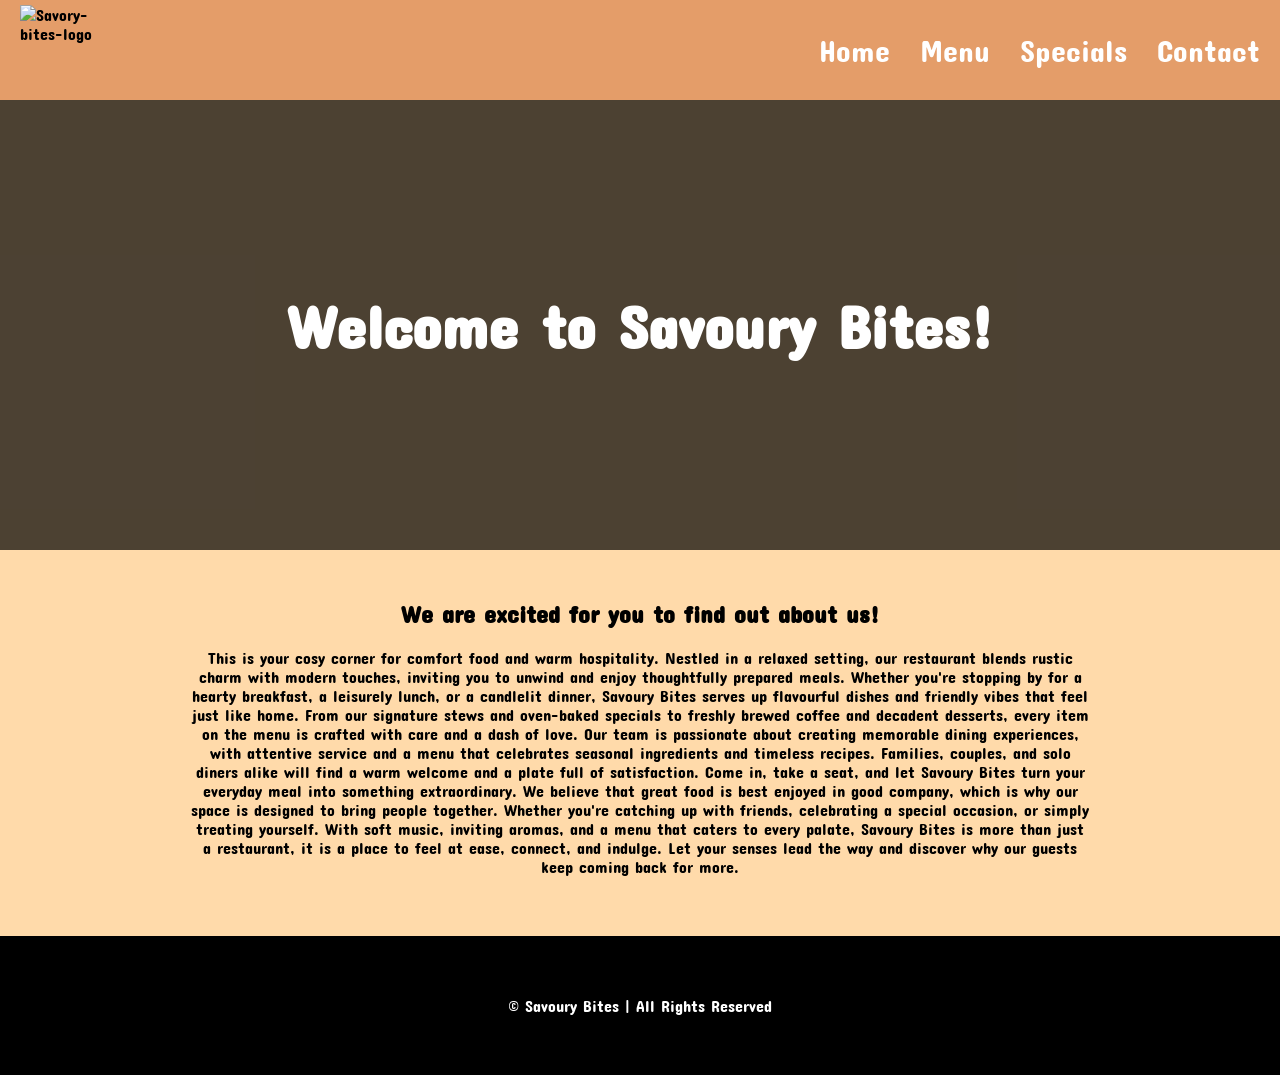
==== index.html @ 1320481e "Refactored code on removing redundant code and cleaning out some code" ====
<!DOCTYPE html>
<html lang="en">
<head>
    <meta charset="UTF-8">
    <meta name="viewport" content="width=device-width, initial-scale=1.0">
    <title>Savoury Bites</title>
    <link rel="preconnect" href="https://fonts.googleapis.com">
    <link rel="preconnect" href="https://fonts.gstatic.com" crossorigin>
    <link href="https://fonts.googleapis.com/css2?family=Anton&family=Arimo:ital,wght@0,400..700;1,400..700&family=Bebas+Neue&family=Bungee&family=Concert+One&family=Oswald:wght@200..700&family=Shadows+Into+Light&display=swap" rel="stylesheet">
    <link rel="stylesheet" href="css/style.css">
    <script src="javascript/index_script.js"></script>
</head>
<body>
    <header>
        <nav>
            <img src="images/Savoury bites logo.png" alt="Savory-bites-logo">
            <div class="nav-links">
                <a href="index.html" target="_self">Home</a>
                <a href="Menu.html" target="_self">Menu</a>
                <a href="Specials.html" target="_self">Specials</a>
                <a href="Contact.html" target="_self">Contact</a>
            </div>
        </nav>
    </header>

    <main>
        <section class="hero">
            <div class="hero-background-container">
                <div class="hero-content">
                    <h1>Welcome to Savoury Bites!</h1>
                </div>
            </div>
        </section>

        <div class="intro-info">
            <h2>We are excited for you to find out about us!</h2>
            <p>
                This is your cosy corner for comfort food and warm hospitality.
                Nestled in a relaxed setting, our restaurant blends rustic charm
                with modern touches, inviting you to unwind and enjoy thoughtfully
                prepared meals. Whether you're stopping by for a hearty breakfast,
                a leisurely lunch, or a candlelit dinner, Savoury Bites serves up
                flavourful dishes and friendly vibes that feel just like home.
                From our signature stews and oven-baked specials to freshly brewed
                coffee and decadent desserts, every item on the menu is crafted with
                care and a dash of love. Our team is passionate about creating memorable
                dining experiences, with attentive service and a menu that celebrates
                seasonal ingredients and timeless recipes. Families, couples, and solo
                diners alike will find a warm welcome and a plate full of satisfaction.
                Come in, take a seat, and let Savoury Bites turn your everyday meal into
                something extraordinary. We believe that great food is best enjoyed in 
                good company, which is why our space is designed to bring people together.
                Whether you're catching up with friends, celebrating a special occasion,
                or simply treating yourself. With soft music, inviting aromas, and a menu
                that caters to every palate, Savoury Bites is more than just a restaurant,
                it is a place to feel at ease, connect, and indulge. Let your senses lead
                the way and discover why our guests keep coming back for more.
            </p>
        </div>
    </main>

    <footer>
        &copy; Savoury Bites | All Rights Reserved
    </footer>
</body>
</html>
---- css/style.css ----
/* =========================================================
   SAVOURY BITES — STYLE.CSS
   =========================================================
   TABLE OF CONTENTS
   1. Global / Base Styles ......... (all pages)
   2. Navigation Bar ............... (all pages)
   3. Footer ....................... (all pages)
   4. Home Page .................... (index.html)
   5. Menu Page .................... (Menu.html)
   6. Specials Page ................ (Specials.html)
   7. Contact Page ................. (Contact.html)
   8. Responsive Design
      8.1 Tablet & smaller (max-width: 900px)
      8.2 Mobile (max-width: 500px)
   ========================================================= */


/* =========================================================
   1. GLOBAL / BASE STYLES  (all pages)
   ========================================================= */
body {
    font-family: "Concert One", sans-serif;
    margin: 0;
    background-color: rgb(255, 218, 170);
}


/* =========================================================
   2. NAVIGATION BAR  (all pages)
   ========================================================= */
nav {
    background-color: rgb(228, 157, 105);
    height: 100px;
    display: flex;
    justify-content: space-between;
    align-items: center;
    padding: 0 20px;
}

nav img {
    width: 90px;
    height: 90px;
}

.nav-links {
    display: flex;
    align-items: center;
    gap: 30px;
}

.nav-links a {
    color: white;
    font-size: 30px;
    text-decoration: none;
    cursor: pointer;
    transition: 0.3s;
}

.nav-links a:hover {
    color: black;
}


/* =========================================================
   3. FOOTER  (all pages)
   ========================================================= */
footer {
    background-color: black;
    color: white;
    display: flex;
    justify-content: center;
    padding: 60px;
    width: 100%;
    box-sizing: border-box;
}


/* =========================================================
   4. HOME PAGE  (index.html)
   ========================================================= */

/* --- Hero banner --- */
.hero-background-container {
    background-image: url("../images/StockCake-Cozy_Cafe_Scene_1760616620.jpg");
    height: 50vh;
    background-position: center;
    background-repeat: no-repeat;
    background-size: cover;
    display: flex;
    justify-content: center;
    align-items: center;
    position: relative;
    color: white;
}

/* Dark overlay so the white heading stays readable */
.hero-background-container::after {
    content: "";
    position: absolute;
    top: 0;
    left: 0;
    width: 100%;
    height: 100%;
    z-index: 0;
    background-color: rgba(0, 0, 0, 0.7);
}

.hero-content {
    position: relative;
    z-index: 1;
    text-align: center;
}

.hero-content h1 {
    font-size: 60px;
    margin: 0 20px;
}

/* --- Intro text block --- */
.intro-info {
    text-align: center;
    padding: 30px 20px 60px 20px;
}

.intro-info p {
    margin: 0 auto;
    max-width: 900px; /* prevents overflow on mobile */
}


/* =========================================================
   5. MENU PAGE  (Menu.html)
   ========================================================= */

/* --- Section headings / intro text --- */
.menu-info {
    text-align: center;
    padding: 30px 20px 60px 20px;
}

.menu-info p {
    margin: 0 auto;
    max-width: 900px;
}

/* --- Dish rows (main dishes + desserts) --- */
.main-dishes,
.dessert-dishes {
    display: flex;
    justify-content: center;
    gap: 50px;
    flex-wrap: wrap; /* allows stacking on small screens */
    margin: 0 auto 20px auto;
}

/* --- Individual dish cards --- */
.main-dish-option,
.dessert-dish-option {
    border: 2px solid black;
    border-radius: 10px;
    text-align: center;
    width: 550px;
    height: 600px;
    flex-shrink: 0; /* keeps size fixed on desktop */
}

.main-dish-option img,
.dessert-dish-option img {
    width: 400px;
    height: 400px;
    border-radius: 10px;
}


/* =========================================================
   6. SPECIALS PAGE  (Specials.html)
   ========================================================= */

/* --- Section headings / intro text --- */
.specials-info {
    text-align: center;
    padding: 30px 20px 60px 20px;
}

.specials-info p {
    margin: 0 auto;
    max-width: 900px;
}

/* --- Special dish rows --- */
.special-dishes,
.special-limited-dish {
    display: flex;
    justify-content: center;
    gap: 50px;
    flex-wrap: wrap; /* allows cards to move to next line */
    margin: 0 auto 20px auto;
}

/* --- Dish cards --- */
.special-dish-option,
.limited-dish-option {
    border: 2px solid black;
    border-radius: 10px;
    text-align: center;
    flex-shrink: 0; /* keeps size fixed unless mobile */
}

/* Normal discounted specials */
.special-dish-option {
    width: 550px;
    height: 700px;
}

.special-dish-option img {
    width: 400px;
    height: 400px;
    border-radius: 10px;
}

/* Large "Limited Time Special" card */
.limited-dish-option {
    width: 650px;
    height: 700px;
}

.limited-dish-option img {
    width: 500px;
    height: 500px;
    border-radius: 10px;
}


/* =========================================================
   7. CONTACT PAGE  (Contact.html)
   ========================================================= */

/* Page heading (only Contact has an <h1> as a direct child of <main>) */
main > h1 {
    text-align: center;
    padding: 30px 20px 10px 20px;
}

/* --- Reservation form --- */
#reservationForm {
    max-width: 600px;
    margin: 0 auto 40px auto;
    padding: 0 20px;
}

#reservationForm fieldset {
    border: 2px solid black;
    border-radius: 10px;
    padding: 40px 25px 40px 25px;
    background-color: antiquewhite;
}

#reservationForm label {
    display: block;
    margin-bottom: 5px;
    font-size: 18px;
}

#reservationForm input {
    width: 100%;
    box-sizing: border-box;
    padding: 10px;
    border: 2px solid black;
    border-radius: 5px;
    font-family: inherit;
    font-size: 16px;
}

#reservationForm input[type="submit"] {
    width: auto;
    margin-top: 50px;
    padding: 20px 130px;
    background-color: rgb(228, 157, 105);
    color: white;
    cursor: pointer;
    transition: 0.3s;
}

.submit-btn {
    display: flex;
    justify-content: center;
    align-items: center;
}

#reservationForm input[type="submit"]:hover {
    background-color: black;
}

/* --- Message shown by contact_script.js after submitting --- */
#confirmationMessage {
    display: flex;
    font-size: 20px;
    margin-bottom: 30px;
    color: green;
    justify-content: center;
    align-items: center;
}

/* --- Contact details (address / email / phone) --- */
.contact-details {
    display: flex;
    flex-wrap: wrap;
    justify-content: center;
    gap: 30px;
    padding: 0 20px 60px 20px;
    text-align: center;
}


/* =========================================================
   8. RESPONSIVE DESIGN
   ========================================================= */

/* ---------------------------------------------------------
   8.1 Tablet & smaller  (max-width: 900px)
   --------------------------------------------------------- */
@media (max-width: 900px) {

    /* Navigation (all pages) */
    .nav-links {
        gap: 15px;
    }

    .nav-links a {
        font-size: 20px;
        padding-top: 20px;
    }

    /* Home page */
    .hero-content h1 {
        font-size: 40px;
    }

    .intro-info p {
        max-width: 90%;
    }

    /* Menu page */
    .main-dishes,
    .dessert-dishes {
        gap: 20px; /* smaller gaps for mobile */
    }

    .main-dish-option,
    .dessert-dish-option {
        width: 90%;   /* almost full width */
        height: auto; /* adjusts height automatically */
    }

    .main-dish-option img,
    .dessert-dish-option img {
        width: 100%;  /* image fills card width */
        height: auto; /* keeps aspect ratio */
    }

    /* Specials page */
    .special-dishes,
    .special-limited-dish {
        gap: 20px;
    }

    .special-dish-option,
    .limited-dish-option {
        width: 90%;   /* almost full width of the screen */
        height: auto; /* height adjusts automatically */
    }

    .special-dish-option img,
    .limited-dish-option img {
        width: 100%;  /* image fills card width */
        height: auto; /* keeps aspect ratio */
    }
}

/* ---------------------------------------------------------
   8.2 Mobile  (max-width: 500px)
   --------------------------------------------------------- */
@media (max-width: 500px) {

    /* Navigation (all pages) */
    .nav-links {
        flex-direction: column;
        gap: 10px;
        align-items: center;
    }

    .nav-links a {
        font-size: 18px;
        padding-top: 10px;
    }

    /* Home page */
    .hero-content h1 {
        font-size: 30px;
    }

    .intro-info p {
        padding: 0 10px;
    }

    /* Menu page */
    .menu-info p {
        padding: 0 10px;
    }

    /* Specials page */
    .specials-info p {
        padding: 0 10px;
    }

    /* Contact page */
    #reservationForm fieldset {
        padding: 15px;
    }
}
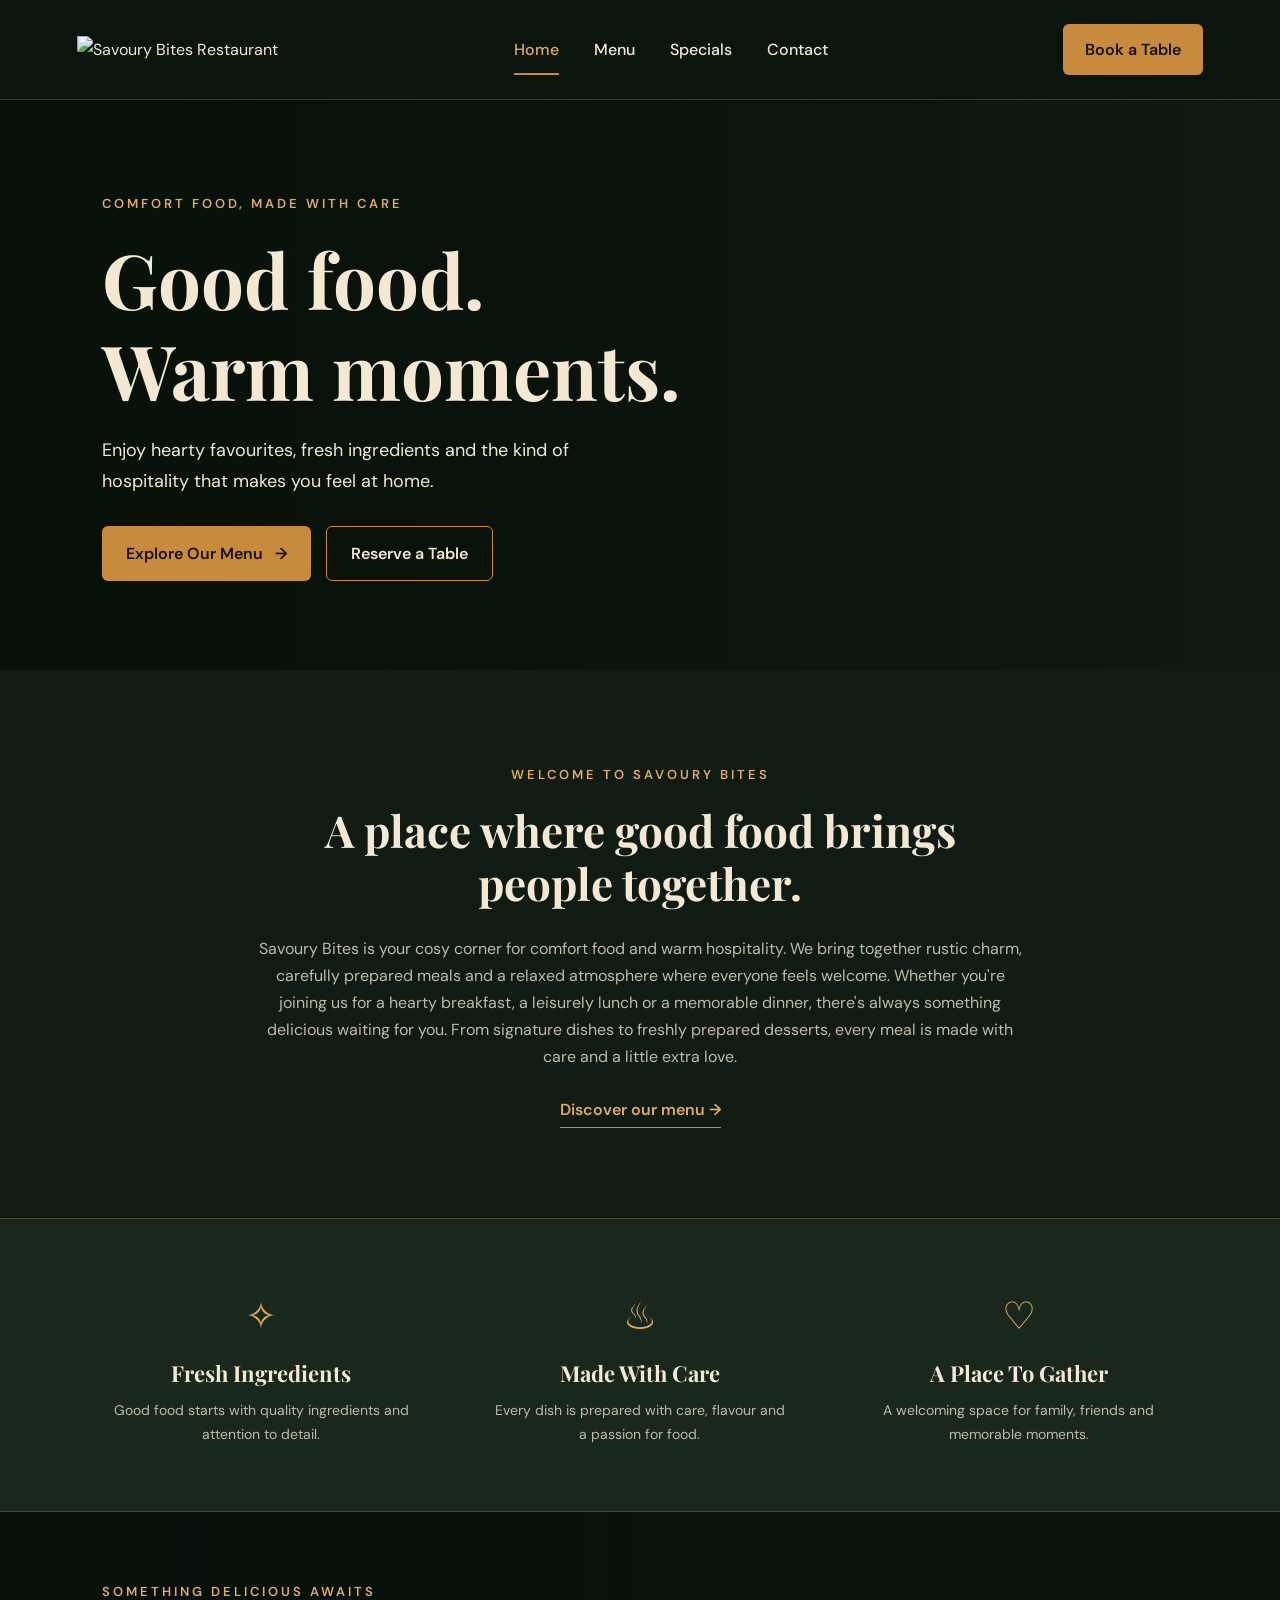
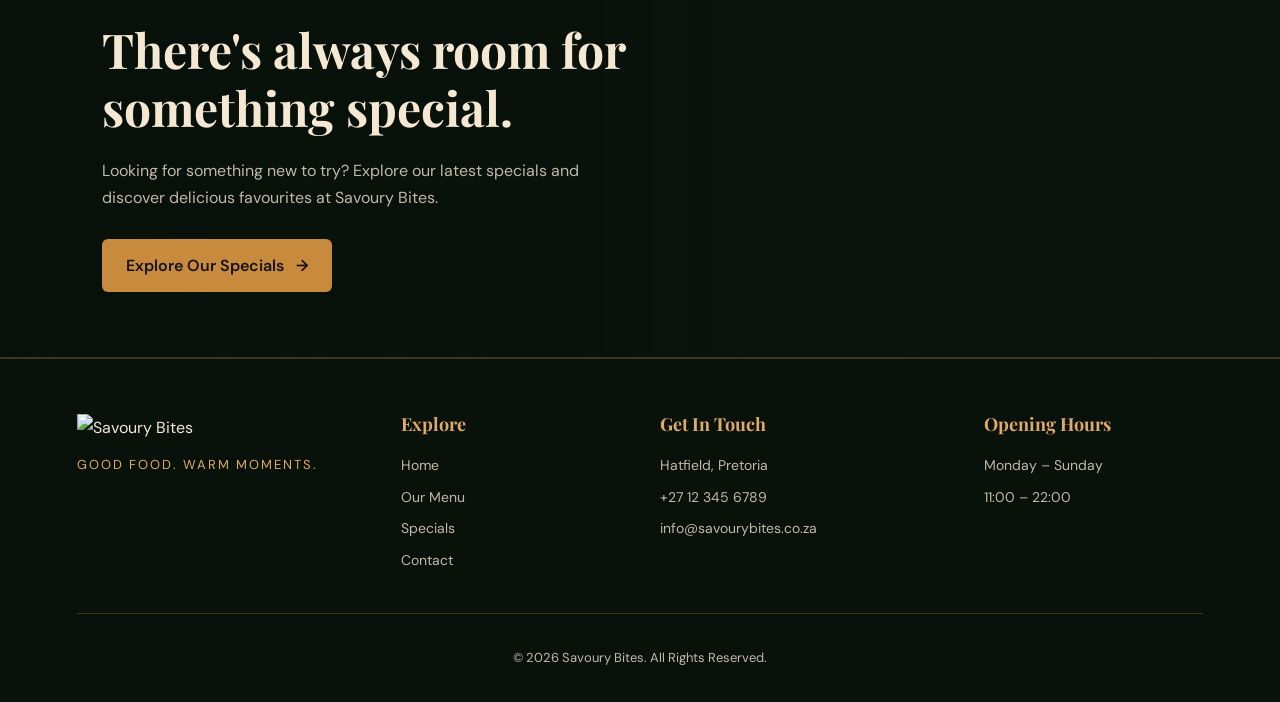
==== commit 4d090205: "Redesign of home page and fixing up some CSS factoring" ====
--- a/index.html
+++ b/index.html
@@ -1,66 +1,175 @@
+
 <!DOCTYPE html>
 <html lang="en">
 <head>
     <meta charset="UTF-8">
     <meta name="viewport" content="width=device-width, initial-scale=1.0">
-    <title>Savoury Bites</title>
+
+    <title>Savoury Bites | Good Food, Warm Moments</title>
+
     <link rel="preconnect" href="https://fonts.googleapis.com">
     <link rel="preconnect" href="https://fonts.gstatic.com" crossorigin>
-    <link href="https://fonts.googleapis.com/css2?family=Anton&family=Arimo:ital,wght@0,400..700;1,400..700&family=Bebas+Neue&family=Bungee&family=Concert+One&family=Oswald:wght@200..700&family=Shadows+Into+Light&display=swap" rel="stylesheet">
+    <link href="https://fonts.googleapis.com/css2?family=DM+Sans:wght@400;500;600;700&family=Playfair+Display:wght@500;600;700&display=swap" rel="stylesheet">
+
     <link rel="stylesheet" href="css/style.css">
-    <script src="javascript/index_script.js"></script>
+    <script src="javascript/index_script.js" defer></script>
 </head>
+
 <body>
+
     <header>
         <nav>
-            <img src="images/Savoury bites logo.png" alt="Savory-bites-logo">
+            <a href="index.html" class="logo">
+                <img src="images/Savoury bites logo.png" alt="Savoury Bites Restaurant">
+            </a>
+
             <div class="nav-links">
-                <a href="index.html" target="_self">Home</a>
-                <a href="Menu.html" target="_self">Menu</a>
-                <a href="Specials.html" target="_self">Specials</a>
-                <a href="Contact.html" target="_self">Contact</a>
+                <a href="index.html" class="active">Home</a>
+                <a href="Menu.html">Menu</a>
+                <a href="Specials.html">Specials</a>
+                <a href="Contact.html">Contact</a>
             </div>
+
+            <a href="Contact.html" class="nav-button">Book a Table</a>
         </nav>
     </header>
 
     <main>
+
         <section class="hero">
             <div class="hero-background-container">
                 <div class="hero-content">
-                    <h1>Welcome to Savoury Bites!</h1>
+
+                    <span class="hero-subtitle">COMFORT FOOD, MADE WITH CARE</span>
+
+                    <h1>Good food.<br>Warm moments.</h1>
+
+                    <p>
+                        Enjoy hearty favourites, fresh ingredients and
+                        the kind of hospitality that makes you feel at home.
+                    </p>
+
+                    <div class="hero-buttons">
+                        <a href="Menu.html" class="primary-button">
+                            Explore Our Menu <span>→</span>
+                        </a>
+
+                        <a href="Contact.html" class="secondary-button">
+                            Reserve a Table
+                        </a>
+                    </div>
+
                 </div>
             </div>
         </section>
 
-        <div class="intro-info">
-            <h2>We are excited for you to find out about us!</h2>
+        <section class="intro-info">
+
+            <span class="section-label">WELCOME TO SAVOURY BITES</span>
+
+            <h2>A place where good food brings people together.</h2>
+
             <p>
-                This is your cosy corner for comfort food and warm hospitality.
-                Nestled in a relaxed setting, our restaurant blends rustic charm
-                with modern touches, inviting you to unwind and enjoy thoughtfully
-                prepared meals. Whether you're stopping by for a hearty breakfast,
-                a leisurely lunch, or a candlelit dinner, Savoury Bites serves up
-                flavourful dishes and friendly vibes that feel just like home.
-                From our signature stews and oven-baked specials to freshly brewed
-                coffee and decadent desserts, every item on the menu is crafted with
-                care and a dash of love. Our team is passionate about creating memorable
-                dining experiences, with attentive service and a menu that celebrates
-                seasonal ingredients and timeless recipes. Families, couples, and solo
-                diners alike will find a warm welcome and a plate full of satisfaction.
-                Come in, take a seat, and let Savoury Bites turn your everyday meal into
-                something extraordinary. We believe that great food is best enjoyed in 
-                good company, which is why our space is designed to bring people together.
-                Whether you're catching up with friends, celebrating a special occasion,
-                or simply treating yourself. With soft music, inviting aromas, and a menu
-                that caters to every palate, Savoury Bites is more than just a restaurant,
-                it is a place to feel at ease, connect, and indulge. Let your senses lead
-                the way and discover why our guests keep coming back for more.
+                Savoury Bites is your cosy corner for comfort food and
+                warm hospitality. We bring together rustic charm,
+                carefully prepared meals and a relaxed atmosphere
+                where everyone feels welcome.
+
+                Whether you're joining us for a hearty breakfast,
+                a leisurely lunch or a memorable dinner, there's
+                always something delicious waiting for you.
+
+                From signature dishes to freshly prepared desserts,
+                every meal is made with care and a little extra love.
             </p>
-        </div>
+
+            <a href="Menu.html" class="text-link">
+                Discover our menu →
+            </a>
+
+        </section>
+
+        <section class="features">
+
+            <div class="feature">
+                <span class="feature-icon">✧</span>
+                <h3>Fresh Ingredients</h3>
+                <p>Good food starts with quality ingredients and attention to detail.</p>
+            </div>
+
+            <div class="feature">
+                <span class="feature-icon">♨</span>
+                <h3>Made With Care</h3>
+                <p>Every dish is prepared with care, flavour and a passion for food.</p>
+            </div>
+
+            <div class="feature">
+                <span class="feature-icon">♡</span>
+                <h3>A Place To Gather</h3>
+                <p>A welcoming space for family, friends and memorable moments.</p>
+            </div>
+
+        </section>
+
+        <section class="home-special">
+
+            <div class="special-content">
+                <span class="section-label">SOMETHING DELICIOUS AWAITS</span>
+
+                <h2>There's always room for something special.</h2>
+
+                <p>
+                    Looking for something new to try?
+                    Explore our latest specials and discover
+                    delicious favourites at Savoury Bites.
+                </p>
+
+                <a href="Specials.html" class="primary-button">
+                    Explore Our Specials <span>→</span>
+                </a>
+            </div>
+
+        </section>
+
     </main>
 
     <footer>
-        &copy; Savoury Bites | All Rights Reserved
+
+        <div class="footer-content">
+
+            <div class="footer-brand">
+                <img src="images/Savoury bites logo.png" alt="Savoury Bites">
+                <p>Good food. Warm moments.</p>
+            </div>
+
+            <div class="footer-section">
+                <h3>Explore</h3>
+                <a href="index.html">Home</a>
+                <a href="Menu.html">Our Menu</a>
+                <a href="Specials.html">Specials</a>
+                <a href="Contact.html">Contact</a>
+            </div>
+
+            <div class="footer-section">
+                <h3>Get In Touch</h3>
+                <p>Hatfield, Pretoria</p>
+                <p>+27 12 345 6789</p>
+                <p>info@savourybites.co.za</p>
+            </div>
+
+            <div class="footer-section">
+                <h3>Opening Hours</h3>
+                <p>Monday – Sunday</p>
+                <p>11:00 – 22:00</p>
+            </div>
+
+        </div>
+
+        <div class="footer-bottom">
+            <p>&copy; 2026 Savoury Bites. All Rights Reserved.</p>
+        </div>
+
     </footer>
+
 </body>
-</html>+</html>
--- a/css/style.css
+++ b/css/style.css
@@ -1,420 +1,727 @@
-/* =========================================================
-   SAVOURY BITES — STYLE.CSS
-   =========================================================
-   TABLE OF CONTENTS
-   1. Global / Base Styles ......... (all pages)
-   2. Navigation Bar ............... (all pages)
-   3. Footer ....................... (all pages)
-   4. Home Page .................... (index.html)
-   5. Menu Page .................... (Menu.html)
-   6. Specials Page ................ (Specials.html)
-   7. Contact Page ................. (Contact.html)
-   8. Responsive Design
-      8.1 Tablet & smaller (max-width: 900px)
-      8.2 Mobile (max-width: 500px)
-   ========================================================= */
-
-
-/* =========================================================
-   1. GLOBAL / BASE STYLES  (all pages)
-   ========================================================= */
+
+:root {
+    --background: #101b13;
+    --background-light: #19271c;
+    --gold: #c88a3d;
+    --gold-light: #e0aa63;
+    --cream: #f4e8d3;
+    --text-muted: #c1b9a8;
+    --border: rgba(200, 138, 61, 0.3);
+}
+
+* {
+    box-sizing: border-box;
+}
+
+html {
+    scroll-behavior: smooth;
+}
+
 body {
-    font-family: "Concert One", sans-serif;
+    font-family: "DM Sans", sans-serif;
     margin: 0;
-    background-color: rgb(255, 218, 170);
-}
-
-
-/* =========================================================
-   2. NAVIGATION BAR  (all pages)
-   ========================================================= */
+    background-color: var(--background);
+    color: var(--cream);
+    line-height: 1.7;
+}
+
+h1, h2, h3 {
+    font-family: "Playfair Display", serif;
+    line-height: 1.2;
+}
+
+a {
+    text-decoration: none;
+    color: inherit;
+}
+
+/* Navigation */
+
+header {
+    position: relative;
+    z-index: 10;
+}
+
 nav {
-    background-color: rgb(228, 157, 105);
-    height: 100px;
+    background-color: #0b150e;
+    min-height: 100px;
     display: flex;
     justify-content: space-between;
     align-items: center;
-    padding: 0 20px;
-}
-
-nav img {
-    width: 90px;
-    height: 90px;
+    padding: 12px 6%;
+    border-bottom: 1px solid var(--border);
+}
+
+.logo img {
+    width: 110px;
+    height: 80px;
+    object-fit: contain;
 }
 
 .nav-links {
     display: flex;
     align-items: center;
-    gap: 30px;
+    gap: 35px;
 }
 
 .nav-links a {
-    color: white;
-    font-size: 30px;
-    text-decoration: none;
-    cursor: pointer;
+    color: var(--cream);
+    font-size: 16px;
+    font-weight: 500;
+    transition: color 0.3s;
+    position: relative;
+}
+
+.nav-links a:hover,
+.nav-links a.active {
+    color: var(--gold-light);
+}
+
+.nav-links a.active::after {
+    content: "";
+    position: absolute;
+    bottom: -12px;
+    left: 0;
+    width: 100%;
+    height: 2px;
+    background-color: var(--gold);
+}
+
+.nav-button {
+    background-color: var(--gold);
+    color: #17130e;
+    padding: 12px 22px;
+    border-radius: 6px;
+    font-weight: 600;
     transition: 0.3s;
 }
 
-.nav-links a:hover {
-    color: black;
-}
-
-
-/* =========================================================
-   3. FOOTER  (all pages)
-   ========================================================= */
+.nav-button:hover,
+.primary-button:hover {
+    background-color: var(--gold-light);
+    transform: translateY(-2px);
+}
+
+/* Buttons */
+
+.primary-button,
+.secondary-button {
+    display: inline-flex;
+    align-items: center;
+    justify-content: center;
+    gap: 12px;
+    padding: 13px 24px;
+    border-radius: 6px;
+    font-weight: 600;
+    transition: 0.3s;
+}
+
+.primary-button {
+    background-color: var(--gold);
+    color: #17130e;
+}
+
+.secondary-button {
+    border: 1px solid var(--gold);
+    color: var(--cream);
+}
+
+.secondary-button:hover {
+    background-color: var(--gold);
+    color: #17130e;
+}
+
+/* Footer */
+
 footer {
-    background-color: black;
-    color: white;
-    display: flex;
-    justify-content: center;
-    padding: 60px;
-    width: 100%;
-    box-sizing: border-box;
-}
-
-
-/* =========================================================
-   4. HOME PAGE  (index.html)
-   ========================================================= */
-
-/* --- Hero banner --- */
+    background-color: #09110b;
+    color: var(--cream);
+    padding: 55px 6% 20px;
+    border-top: 1px solid var(--border);
+}
+
+.footer-content {
+    display: grid;
+    grid-template-columns: 1.3fr 1fr 1.3fr 1fr;
+    gap: 40px;
+    max-width: 1250px;
+    margin: auto;
+    padding-bottom: 40px;
+}
+
+.footer-brand img {
+    width: 145px;
+    height: 100px;
+    object-fit: contain;
+}
+
+.footer-brand p {
+    color: var(--gold-light);
+    font-size: 13px;
+    letter-spacing: 2px;
+    text-transform: uppercase;
+}
+
+.footer-section {
+    display: flex;
+    flex-direction: column;
+    gap: 8px;
+}
+
+.footer-section h3 {
+    color: var(--gold-light);
+    font-size: 18px;
+    margin: 0 0 10px;
+}
+
+.footer-section a,
+.footer-section p {
+    color: var(--text-muted);
+    font-size: 14px;
+    margin: 0;
+    transition: 0.3s;
+}
+
+.footer-section a:hover {
+    color: var(--gold-light);
+}
+
+.footer-bottom {
+    border-top: 1px solid var(--border);
+    text-align: center;
+    padding-top: 20px;
+    color: var(--text-muted);
+    font-size: 13px;
+}
+
+/* Home page */
+
 .hero-background-container {
-    background-image: url("../images/StockCake-Cozy_Cafe_Scene_1760616620.jpg");
-    height: 50vh;
+    background-image:
+        linear-gradient(
+            90deg,
+            rgba(7, 16, 9, 0.94) 0%,
+            rgba(7, 16, 9, 0.78) 42%,
+            rgba(7, 16, 9, 0.12) 100%
+        ),
+        url("../images/StockCake-Cozy_Cafe_Scene_1760616620.jpg");
+
+    min-height: 570px;
     background-position: center;
     background-repeat: no-repeat;
     background-size: cover;
-    display: flex;
-    justify-content: center;
+
+    display: flex;
     align-items: center;
-    position: relative;
-    color: white;
-}
-
-/* Dark overlay so the white heading stays readable */
-.hero-background-container::after {
-    content: "";
-    position: absolute;
-    top: 0;
-    left: 0;
-    width: 100%;
-    height: 100%;
-    z-index: 0;
-    background-color: rgba(0, 0, 0, 0.7);
+    padding: 70px 8%;
 }
 
 .hero-content {
-    position: relative;
-    z-index: 1;
-    text-align: center;
+    max-width: 650px;
+}
+
+.hero-subtitle,
+.section-label {
+    display: inline-block;
+    color: var(--gold-light);
+    font-size: 13px;
+    font-weight: 600;
+    letter-spacing: 3px;
+    margin-bottom: 18px;
 }
 
 .hero-content h1 {
-    font-size: 60px;
-    margin: 0 20px;
-}
-
-/* --- Intro text block --- */
+    font-size: clamp(45px, 6vw, 76px);
+    color: var(--cream);
+    margin: 0 0 20px;
+}
+
+.hero-content p {
+    color: var(--cream);
+    font-size: 18px;
+    max-width: 480px;
+    margin-bottom: 30px;
+}
+
+.hero-buttons {
+    display: flex;
+    flex-wrap: wrap;
+    gap: 15px;
+}
+
+/* Introduction */
+
 .intro-info {
     text-align: center;
-    padding: 30px 20px 60px 20px;
+    padding: 90px 20px;
+    max-width: 950px;
+    margin: auto;
+}
+
+.intro-info h2 {
+    font-size: clamp(30px, 4vw, 44px);
+    margin: 0 auto 25px;
+    max-width: 750px;
+    color: var(--cream);
 }
 
 .intro-info p {
-    margin: 0 auto;
-    max-width: 900px; /* prevents overflow on mobile */
-}
-
-
-/* =========================================================
-   5. MENU PAGE  (Menu.html)
-   ========================================================= */
-
-/* --- Section headings / intro text --- */
-.menu-info {
+    color: var(--text-muted);
+    font-size: 16px;
+    max-width: 780px;
+    margin: 0 auto 25px;
+}
+
+.text-link {
+    display: inline-block;
+    color: var(--gold-light);
+    border-bottom: 1px solid var(--gold);
+    padding-bottom: 4px;
+    font-weight: 600;
+    transition: 0.3s;
+}
+
+.text-link:hover {
+    color: var(--cream);
+}
+
+/* Features */
+
+.features {
+    display: grid;
+    grid-template-columns: repeat(3, 1fr);
+    background-color: var(--background-light);
+    border-top: 1px solid var(--border);
+    border-bottom: 1px solid var(--border);
+    padding: 50px 7%;
+    gap: 35px;
+}
+
+.feature {
     text-align: center;
-    padding: 30px 20px 60px 20px;
-}
-
-.menu-info p {
-    margin: 0 auto;
-    max-width: 900px;
-}
-
-/* --- Dish rows (main dishes + desserts) --- */
+    padding: 15px;
+}
+
+.feature-icon {
+    display: block;
+    color: var(--gold-light);
+    font-size: 38px;
+    margin-bottom: 12px;
+}
+
+.feature h3 {
+    font-size: 22px;
+    margin: 0 0 12px;
+}
+
+.feature p {
+    color: var(--text-muted);
+    font-size: 14px;
+    max-width: 300px;
+    margin: auto;
+}
+
+/* Home specials banner */
+
+.home-special {
+    min-height: 390px;
+    background-image:
+        linear-gradient(
+            90deg,
+            rgba(7, 16, 9, 0.95),
+            rgba(7, 16, 9, 0.72)
+        ),
+        url("../images/StockCake-Cozy_Cafe_Scene_1760616620.jpg");
+    background-size: cover;
+    background-position: center;
+    display: flex;
+    align-items: center;
+    padding: 65px 8%;
+    border-bottom: 1px solid var(--border);
+}
+
+.special-content {
+    max-width: 650px;
+}
+
+.special-content h2 {
+    font-size: clamp(32px, 4vw, 48px);
+    margin: 0 0 20px;
+}
+
+.special-content p {
+    color: var(--text-muted);
+    max-width: 520px;
+    margin-bottom: 28px;
+}
+
+/* Menu page */
+
+.menu-info,
+.specials-info {
+    text-align: center;
+    padding: 65px 20px 40px;
+}
+
+.menu-info h1,
+.specials-info h1,
+main > h1 {
+    font-size: clamp(32px, 4vw, 46px);
+    color: var(--cream);
+}
+
+.menu-info p,
+.specials-info p {
+    max-width: 800px;
+    margin: auto;
+    color: var(--text-muted);
+}
+
 .main-dishes,
-.dessert-dishes {
+.dessert-dishes,
+.special-dishes,
+.special-limited-dish {
     display: flex;
     justify-content: center;
-    gap: 50px;
-    flex-wrap: wrap; /* allows stacking on small screens */
-    margin: 0 auto 20px auto;
-}
-
-/* --- Individual dish cards --- */
+    align-items: stretch;
+    gap: 30px;
+    flex-wrap: wrap;
+    margin: 0 auto 45px;
+    padding: 0 5%;
+}
+
+.main-dish-option,
+.dessert-dish-option,
+.special-dish-option,
+.limited-dish-option {
+    background-color: var(--background-light);
+    border: 1px solid var(--border);
+    border-radius: 10px;
+    text-align: center;
+    overflow: hidden;
+    transition: transform 0.3s, border-color 0.3s;
+    flex-shrink: 1;
+}
+
+.main-dish-option:hover,
+.dessert-dish-option:hover,
+.special-dish-option:hover,
+.limited-dish-option:hover {
+    transform: translateY(-5px);
+    border-color: var(--gold);
+}
+
 .main-dish-option,
 .dessert-dish-option {
-    border: 2px solid black;
-    border-radius: 10px;
-    text-align: center;
-    width: 550px;
-    height: 600px;
-    flex-shrink: 0; /* keeps size fixed on desktop */
+    width: 350px;
+    min-height: 440px;
 }
 
 .main-dish-option img,
 .dessert-dish-option img {
-    width: 400px;
-    height: 400px;
-    border-radius: 10px;
-}
-
-
-/* =========================================================
-   6. SPECIALS PAGE  (Specials.html)
-   ========================================================= */
-
-/* --- Section headings / intro text --- */
-.specials-info {
-    text-align: center;
-    padding: 30px 20px 60px 20px;
-}
-
-.specials-info p {
-    margin: 0 auto;
-    max-width: 900px;
-}
-
-/* --- Special dish rows --- */
-.special-dishes,
-.special-limited-dish {
-    display: flex;
-    justify-content: center;
-    gap: 50px;
-    flex-wrap: wrap; /* allows cards to move to next line */
-    margin: 0 auto 20px auto;
-}
-
-/* --- Dish cards --- */
-.special-dish-option,
+    width: 100%;
+    height: 250px;
+    object-fit: cover;
+    display: block;
+}
+
+.special-dish-option {
+    width: 350px;
+    min-height: 470px;
+}
+
+.special-dish-option img {
+    width: 100%;
+    height: 260px;
+    object-fit: cover;
+    display: block;
+}
+
 .limited-dish-option {
-    border: 2px solid black;
-    border-radius: 10px;
-    text-align: center;
-    flex-shrink: 0; /* keeps size fixed unless mobile */
-}
-
-/* Normal discounted specials */
-.special-dish-option {
-    width: 550px;
-    height: 700px;
-}
-
-.special-dish-option img {
-    width: 400px;
-    height: 400px;
-    border-radius: 10px;
-}
-
-/* Large "Limited Time Special" card */
-.limited-dish-option {
-    width: 650px;
-    height: 700px;
+    width: min(650px, 100%);
+    min-height: 500px;
 }
 
 .limited-dish-option img {
-    width: 500px;
-    height: 500px;
-    border-radius: 10px;
-}
-
-
-/* =========================================================
-   7. CONTACT PAGE  (Contact.html)
-   ========================================================= */
-
-/* Page heading (only Contact has an <h1> as a direct child of <main>) */
+    width: 100%;
+    height: 350px;
+    object-fit: cover;
+    display: block;
+}
+
+/* Dish card text */
+
+.main-dish-option h2,
+.dessert-dish-option h2,
+.special-dish-option h2,
+.limited-dish-option h2 {
+    color: var(--cream);
+    font-size: 22px;
+    margin: 18px 15px 8px;
+}
+
+.main-dish-option p,
+.dessert-dish-option p,
+.special-dish-option p,
+.limited-dish-option p {
+    color: var(--text-muted);
+    padding: 0 18px;
+}
+
+.main-dish-option h3,
+.dessert-dish-option h3,
+.special-dish-option h3,
+.limited-dish-option h3 {
+    color: var(--gold-light);
+    margin: 10px 0 20px;
+}
+
+/* Contact page */
+
 main > h1 {
     text-align: center;
-    padding: 30px 20px 10px 20px;
-}
-
-/* --- Reservation form --- */
+    padding: 40px 20px 10px;
+}
+
 #reservationForm {
     max-width: 600px;
-    margin: 0 auto 40px auto;
+    margin: 0 auto 55px;
     padding: 0 20px;
 }
 
 #reservationForm fieldset {
-    border: 2px solid black;
+    border: 1px solid var(--border);
     border-radius: 10px;
-    padding: 40px 25px 40px 25px;
-    background-color: antiquewhite;
+    padding: 35px 30px;
+    background-color: var(--background-light);
+}
+
+#reservationForm legend {
+    color: var(--gold-light);
+    font-family: "Playfair Display", serif;
+    font-size: 24px;
+    padding: 0 10px;
 }
 
 #reservationForm label {
     display: block;
-    margin-bottom: 5px;
-    font-size: 18px;
+    margin-bottom: 7px;
+    font-size: 15px;
+    color: var(--cream);
 }
 
 #reservationForm input {
     width: 100%;
     box-sizing: border-box;
-    padding: 10px;
-    border: 2px solid black;
+    padding: 12px;
+    margin-bottom: 20px;
+    border: 1px solid var(--border);
     border-radius: 5px;
+    background-color: #101b13;
+    color: var(--cream);
     font-family: inherit;
-    font-size: 16px;
+    font-size: 15px;
+}
+
+#reservationForm input:focus {
+    outline: 1px solid var(--gold);
+    border-color: var(--gold);
 }
 
 #reservationForm input[type="submit"] {
     width: auto;
-    margin-top: 50px;
-    padding: 20px 130px;
-    background-color: rgb(228, 157, 105);
-    color: white;
+    min-width: 180px;
+    margin-top: 15px;
+    margin-bottom: 0;
+    padding: 13px 25px;
+    background-color: var(--gold);
+    color: #17130e;
+    font-weight: 600;
     cursor: pointer;
     transition: 0.3s;
 }
 
+#reservationForm input[type="submit"]:hover {
+    background-color: var(--gold-light);
+}
+
 .submit-btn {
     display: flex;
     justify-content: center;
     align-items: center;
 }
 
-#reservationForm input[type="submit"]:hover {
-    background-color: black;
-}
-
-/* --- Message shown by contact_script.js after submitting --- */
 #confirmationMessage {
     display: flex;
-    font-size: 20px;
+    font-size: 16px;
     margin-bottom: 30px;
-    color: green;
+    color: #8fcf94;
     justify-content: center;
     align-items: center;
 }
 
-/* --- Contact details (address / email / phone) --- */
 .contact-details {
     display: flex;
     flex-wrap: wrap;
     justify-content: center;
-    gap: 30px;
-    padding: 0 20px 60px 20px;
+    gap: 40px;
+    padding: 20px 20px 70px;
     text-align: center;
-}
-
-
-/* =========================================================
-   8. RESPONSIVE DESIGN
-   ========================================================= */
-
-/* ---------------------------------------------------------
-   8.1 Tablet & smaller  (max-width: 900px)
-   --------------------------------------------------------- */
+    color: var(--text-muted);
+}
+
+/* Responsive design */
+
 @media (max-width: 900px) {
 
-    /* Navigation (all pages) */
+    nav {
+        padding: 12px 3%;
+    }
+
     .nav-links {
+        gap: 18px;
+    }
+
+    .nav-button {
+        padding: 10px 14px;
+        font-size: 14px;
+    }
+
+    .hero-background-container {
+        min-height: 500px;
+        padding: 60px 6%;
+    }
+
+    .features {
+        padding: 40px 3%;
         gap: 15px;
     }
 
+    .footer-content {
+        grid-template-columns: repeat(2, 1fr);
+    }
+}
+
+@media (max-width: 600px) {
+
+    nav {
+        flex-direction: column;
+        gap: 12px;
+        padding: 15px;
+    }
+
+    .logo img {
+        width: 100px;
+        height: 70px;
+    }
+
+    .nav-links {
+        width: 100%;
+        justify-content: center;
+        flex-wrap: wrap;
+        gap: 20px;
+    }
+
     .nav-links a {
-        font-size: 20px;
-        padding-top: 20px;
-    }
-
-    /* Home page */
+        font-size: 14px;
+    }
+
+    .nav-links a.active::after {
+        bottom: -5px;
+    }
+
+    .nav-button {
+        margin: 5px 0;
+    }
+
+    .hero-background-container {
+        min-height: 480px;
+        padding: 45px 7%;
+        background-position: 60% center;
+    }
+
     .hero-content h1 {
-        font-size: 40px;
+        font-size: 43px;
+    }
+
+    .hero-content p {
+        font-size: 15px;
+    }
+
+    .hero-buttons {
+        flex-direction: column;
+        align-items: flex-start;
+    }
+
+    .intro-info {
+        padding: 65px 25px;
+    }
+
+    .intro-info h2 {
+        font-size: 30px;
     }
 
     .intro-info p {
-        max-width: 90%;
-    }
-
-    /* Menu page */
+        font-size: 14px;
+    }
+
+    .features {
+        grid-template-columns: 1fr;
+        padding: 35px 20px;
+        gap: 25px;
+    }
+
+    .home-special {
+        min-height: 400px;
+        padding: 45px 7%;
+    }
+
+    .special-content h2 {
+        font-size: 32px;
+    }
+
+    .footer-content {
+        grid-template-columns: 1fr;
+        gap: 30px;
+        text-align: center;
+    }
+
+    .footer-brand img {
+        margin: auto;
+    }
+
+    .footer-section {
+        align-items: center;
+    }
+
     .main-dishes,
-    .dessert-dishes {
-        gap: 20px; /* smaller gaps for mobile */
-    }
-
-    .main-dish-option,
-    .dessert-dish-option {
-        width: 90%;   /* almost full width */
-        height: auto; /* adjusts height automatically */
-    }
-
-    .main-dish-option img,
-    .dessert-dish-option img {
-        width: 100%;  /* image fills card width */
-        height: auto; /* keeps aspect ratio */
-    }
-
-    /* Specials page */
+    .dessert-dishes,
     .special-dishes,
     .special-limited-dish {
+        padding: 0 15px;
         gap: 20px;
     }
 
+    .main-dish-option,
+    .dessert-dish-option,
     .special-dish-option,
     .limited-dish-option {
-        width: 90%;   /* almost full width of the screen */
-        height: auto; /* height adjusts automatically */
-    }
-
+        width: 100%;
+        min-height: auto;
+    }
+
+    .main-dish-option img,
+    .dessert-dish-option img,
     .special-dish-option img,
     .limited-dish-option img {
-        width: 100%;  /* image fills card width */
-        height: auto; /* keeps aspect ratio */
-    }
-}
-
-/* ---------------------------------------------------------
-   8.2 Mobile  (max-width: 500px)
-   --------------------------------------------------------- */
-@media (max-width: 500px) {
-
-    /* Navigation (all pages) */
-    .nav-links {
-        flex-direction: column;
-        gap: 10px;
-        align-items: center;
-    }
-
-    .nav-links a {
-        font-size: 18px;
-        padding-top: 10px;
-    }
-
-    /* Home page */
-    .hero-content h1 {
-        font-size: 30px;
-    }
-
-    .intro-info p {
-        padding: 0 10px;
-    }
-
-    /* Menu page */
-    .menu-info p {
-        padding: 0 10px;
-    }
-
-    /* Specials page */
-    .specials-info p {
-        padding: 0 10px;
-    }
-
-    /* Contact page */
+        height: 230px;
+    }
+
     #reservationForm fieldset {
-        padding: 15px;
-    }
-}+        padding: 25px 18px;
+    }
+
+    #reservationForm input[type="submit"] {
+        width: 100%;
+    }
+}
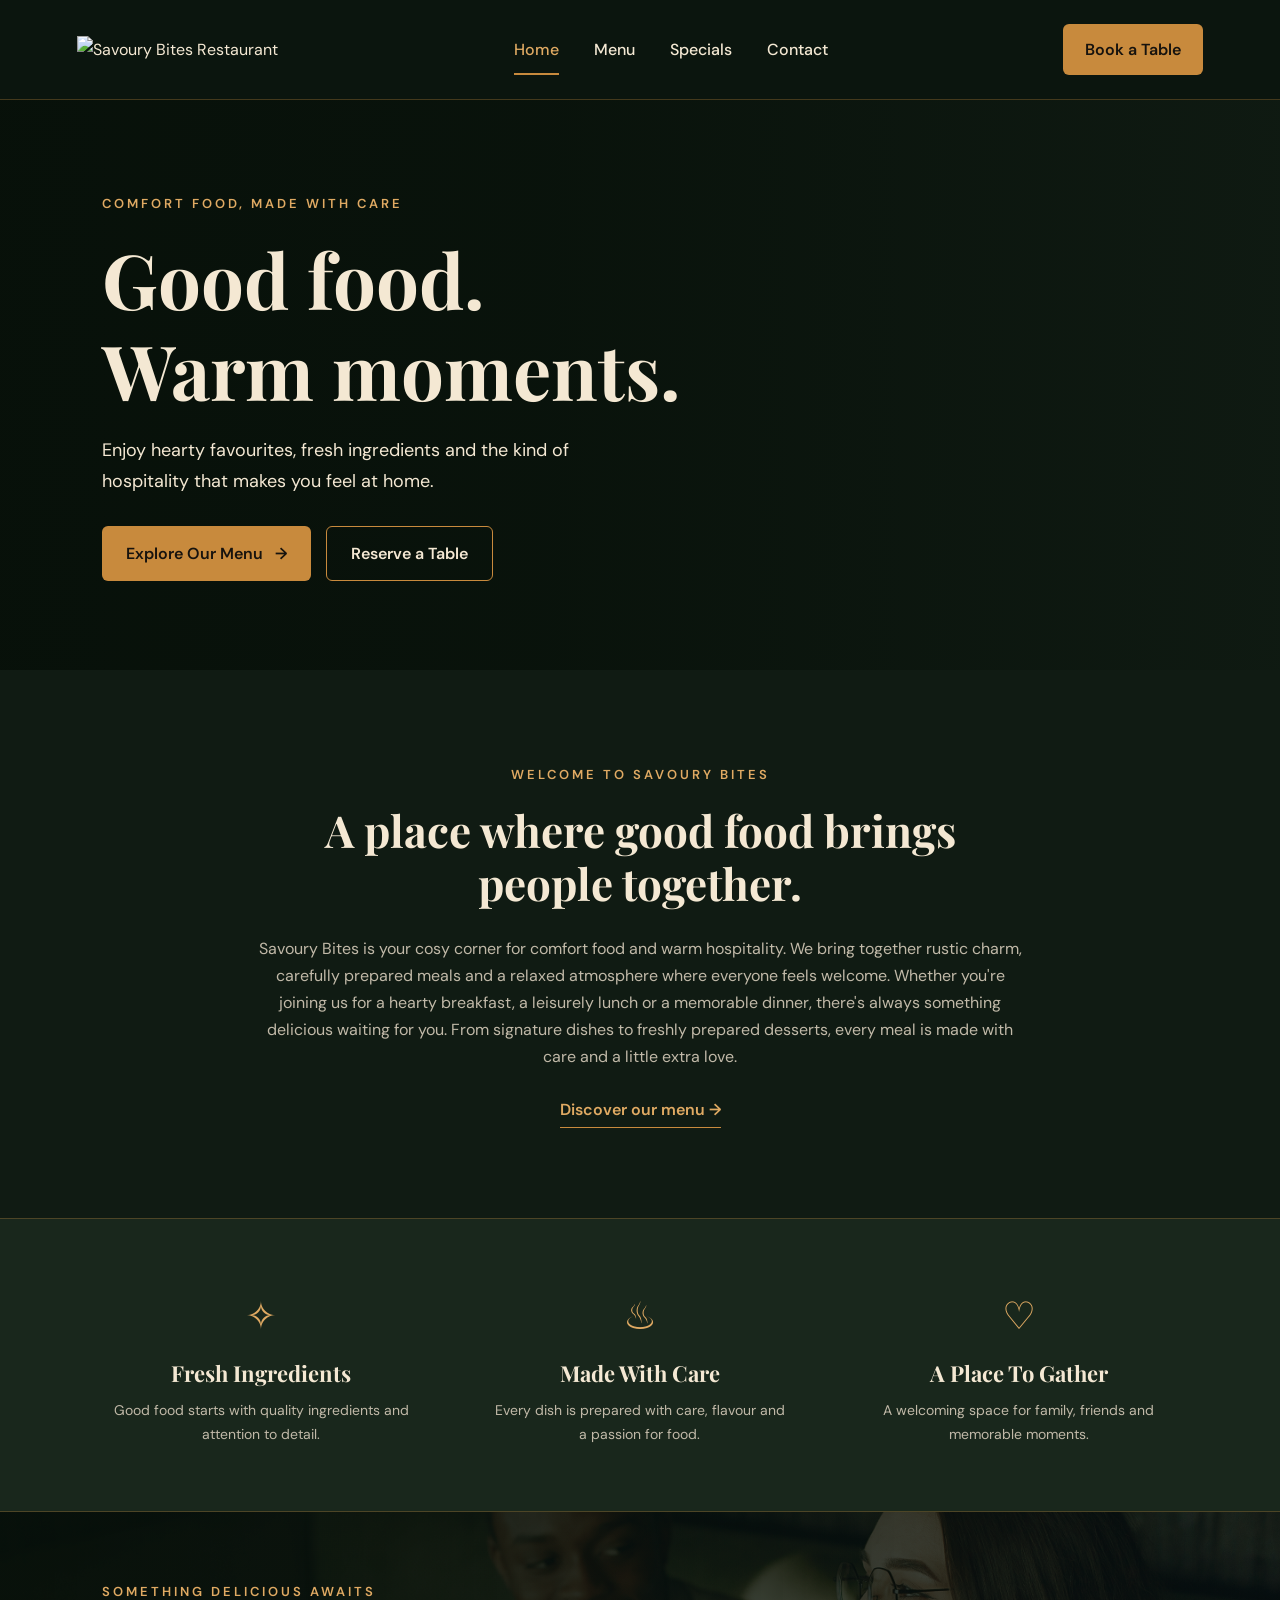
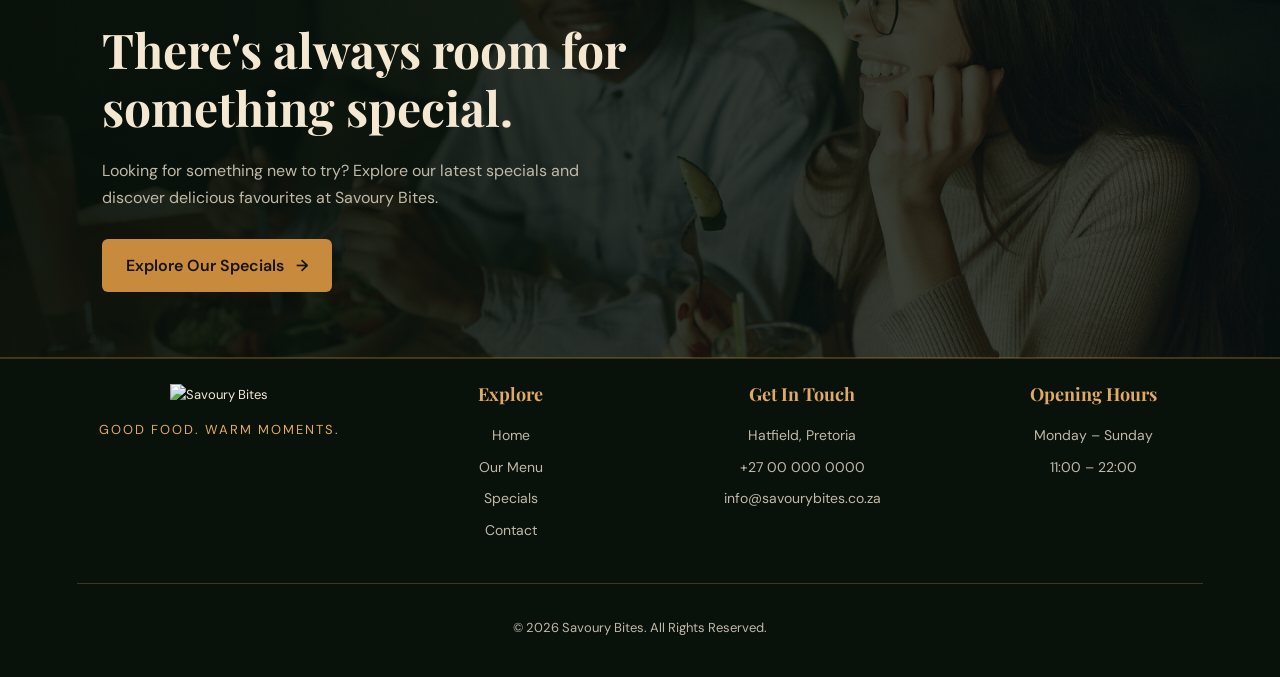
==== commit 1e21f916: "Redesigned the whole of the specials page with a few improvements to the previous pages" ====
--- a/index.html
+++ b/index.html
@@ -153,7 +153,7 @@
             <div class="footer-section">
                 <h3>Get In Touch</h3>
                 <p>Hatfield, Pretoria</p>
-                <p>+27 12 345 6789</p>
+                <p>+27 00 000 0000</p>
                 <p>info@savourybites.co.za</p>
             </div>
 
--- a/css/style.css
+++ b/css/style.css
@@ -136,8 +136,10 @@
 footer {
     background-color: #09110b;
     color: var(--cream);
-    padding: 55px 6% 20px;
+    padding: 25px 6%;
     border-top: 1px solid var(--border);
+    text-align: center;
+    font-size: 13px;
 }
 
 .footer-content {
@@ -331,9 +333,10 @@
             rgba(7, 16, 9, 0.95),
             rgba(7, 16, 9, 0.72)
         ),
-        url("../images/StockCake-Cozy_Cafe_Scene_1760616620.jpg");
+        url("../images/internationals-people-sitting-table-with-salads-cocktails.jpg");
+
     background-size: cover;
-    background-position: center;
+    background-position: 25% 40%;
     display: flex;
     align-items: center;
     padding: 65px 8%;
@@ -356,6 +359,53 @@
 }
 
 /* Menu page */
+
+.menu-category {
+    padding: 20px 0 55px;
+}
+
+.category-heading {
+    text-align: center;
+    margin-bottom: 35px;
+    padding: 0 20px;
+}
+
+.category-heading h2 {
+    font-size: 38px;
+    margin: 0 0 12px;
+    color: var(--cream);
+}
+
+.category-heading p {
+    color: var(--text-muted);
+    margin: 0;
+}
+
+.desserts-section {
+    background-color: #0c160f;
+    border-top: 1px solid var(--border);
+    padding-top: 65px;
+}
+
+.menu-cta {
+    text-align: center;
+    padding: 75px 20px;
+    background-color: var(--background-light);
+    border-top: 1px solid var(--border);
+}
+
+.menu-cta h2 {
+    font-size: 34px;
+    margin: 0 0 15px;
+}
+
+.menu-cta p {
+    color: var(--text-muted);
+    max-width: 550px;
+    margin: 0 auto 25px;
+}
+
+/* Menu and Specials information */
 
 .menu-info,
 .specials-info {
@@ -368,6 +418,7 @@
 main > h1 {
     font-size: clamp(32px, 4vw, 46px);
     color: var(--cream);
+    margin: 15px 0;
 }
 
 .menu-info p,
@@ -376,6 +427,8 @@
     margin: auto;
     color: var(--text-muted);
 }
+
+/* Dish layouts */
 
 .main-dishes,
 .dessert-dishes,
@@ -476,6 +529,155 @@
     margin: 10px 0 20px;
 }
 
+/* Menu card content */
+
+.main-dish-option,
+.dessert-dish-option {
+    display: flex;
+    flex-direction: column;
+    text-align: left;
+}
+
+.dish-content {
+    padding: 0 18px 15px;
+    display: flex;
+    flex-direction: column;
+    flex-grow: 1;
+}
+
+.dish-content h2 {
+    font-family: "Playfair Display", serif;
+    font-size: 20px;
+    color: var(--cream);
+    margin: 16px 0 8px;
+}
+
+.dish-content p {
+    color: var(--text-muted);
+    font-size: 14px;
+    margin: 0 0 15px;
+}
+
+.dish-content h3 {
+    color: var(--gold-light);
+    font-size: 20px;
+    margin: auto 0 0;
+    padding-top: 10px;
+}
+
+/* Specials page */
+
+.hero-background-container-specials {
+    background-image:
+        linear-gradient(
+            90deg,
+            rgba(7, 16, 9, 0.94) 0%,
+            rgba(7, 16, 9, 0.78) 42%,
+            rgba(7, 16, 9, 0.12) 100%
+        ),
+        url("../images/Restaurant-2.0-Dining-Out-1536x864.jpg.webp");
+
+    min-height: 370px;
+    background-position: center;
+    background-repeat: no-repeat;
+    background-size: cover;
+
+    display: flex;
+    align-items: center;
+    padding: 70px 8%;
+}
+
+.section-label-specials {
+    display: inline-block;
+    color: var(--gold-light);
+    font-size: 13px;
+    font-weight: 600;
+    letter-spacing: 3px;
+}
+
+/* Discount badges */
+
+.special-dish-option {
+    position: relative;
+    display: flex;
+    flex-direction: column;
+    text-align: left;
+}
+
+.discount-badge {
+    position: absolute;
+    top: 15px;
+    left: 15px;
+    background-color: var(--gold);
+    color: #17130e;
+    padding: 7px 14px;
+    border-radius: 4px;
+    font-size: 13px;
+    font-weight: 700;
+    letter-spacing: 1px;
+    z-index: 1;
+}
+
+/* Special dish content */
+
+.special-dish-option .dish-content {
+    padding: 0 18px 20px;
+    display: flex;
+    flex-direction: column;
+    flex-grow: 1;
+}
+
+.special-dish-option .dish-content h2 {
+    font-size: 20px;
+    margin: 16px 0 8px;
+}
+
+.special-dish-option .dish-content p {
+    padding: 0;
+    font-size: 14px;
+    margin: 0 0 12px;
+}
+
+.price-container {
+    display: flex;
+    align-items: center;
+    gap: 12px;
+    margin-top: auto;
+    padding-top: 12px;
+}
+
+.original-price {
+    color: var(--text-muted);
+    text-decoration: line-through;
+    font-size: 15px;
+}
+
+.discounted-price {
+    color: var(--gold-light);
+    font-size: 23px;
+    font-weight: 700;
+}
+
+/* Limited-time special */
+
+.limited-dish-option {
+    display: flex;
+    flex-direction: column;
+    text-align: left;
+}
+
+.limited-dish-option .dish-content {
+    padding: 0 25px 20px;
+}
+
+.limited-dish-option .dish-content h2 {
+    margin-top: 20px;
+}
+
+.limited-dish-option .dish-content p {
+    padding: 0;
+}
+
 /* Contact page */
 
 main > h1 {
@@ -592,6 +794,11 @@
         padding: 60px 6%;
     }
 
+    .hero-background-container-specials {
+        min-height: 350px;
+        padding: 60px 6%;
+    }
+
     .features {
         padding: 40px 3%;
         gap: 15px;
@@ -638,6 +845,12 @@
         min-height: 480px;
         padding: 45px 7%;
         background-position: 60% center;
+    }
+
+    .hero-background-container-specials {
+        min-height: 330px;
+        padding: 45px 7%;
+        background-position: center;
     }
 
     .hero-content h1 {
@@ -717,6 +930,30 @@
         height: 230px;
     }
 
+    .category-heading h2 {
+        font-size: 30px;
+    }
+
+    .menu-cta h2 {
+        font-size: 28px;
+    }
+
+    .dish-content {
+        padding: 0 16px 18px;
+    }
+
+    .special-dish-option .dish-content {
+        padding: 0 16px 18px;
+    }
+
+    .limited-dish-option .dish-content {
+        padding: 0 18px 20px;
+    }
+
+    .price-container {
+        padding-bottom: 5px;
+    }
+
     #reservationForm fieldset {
         padding: 25px 18px;
     }
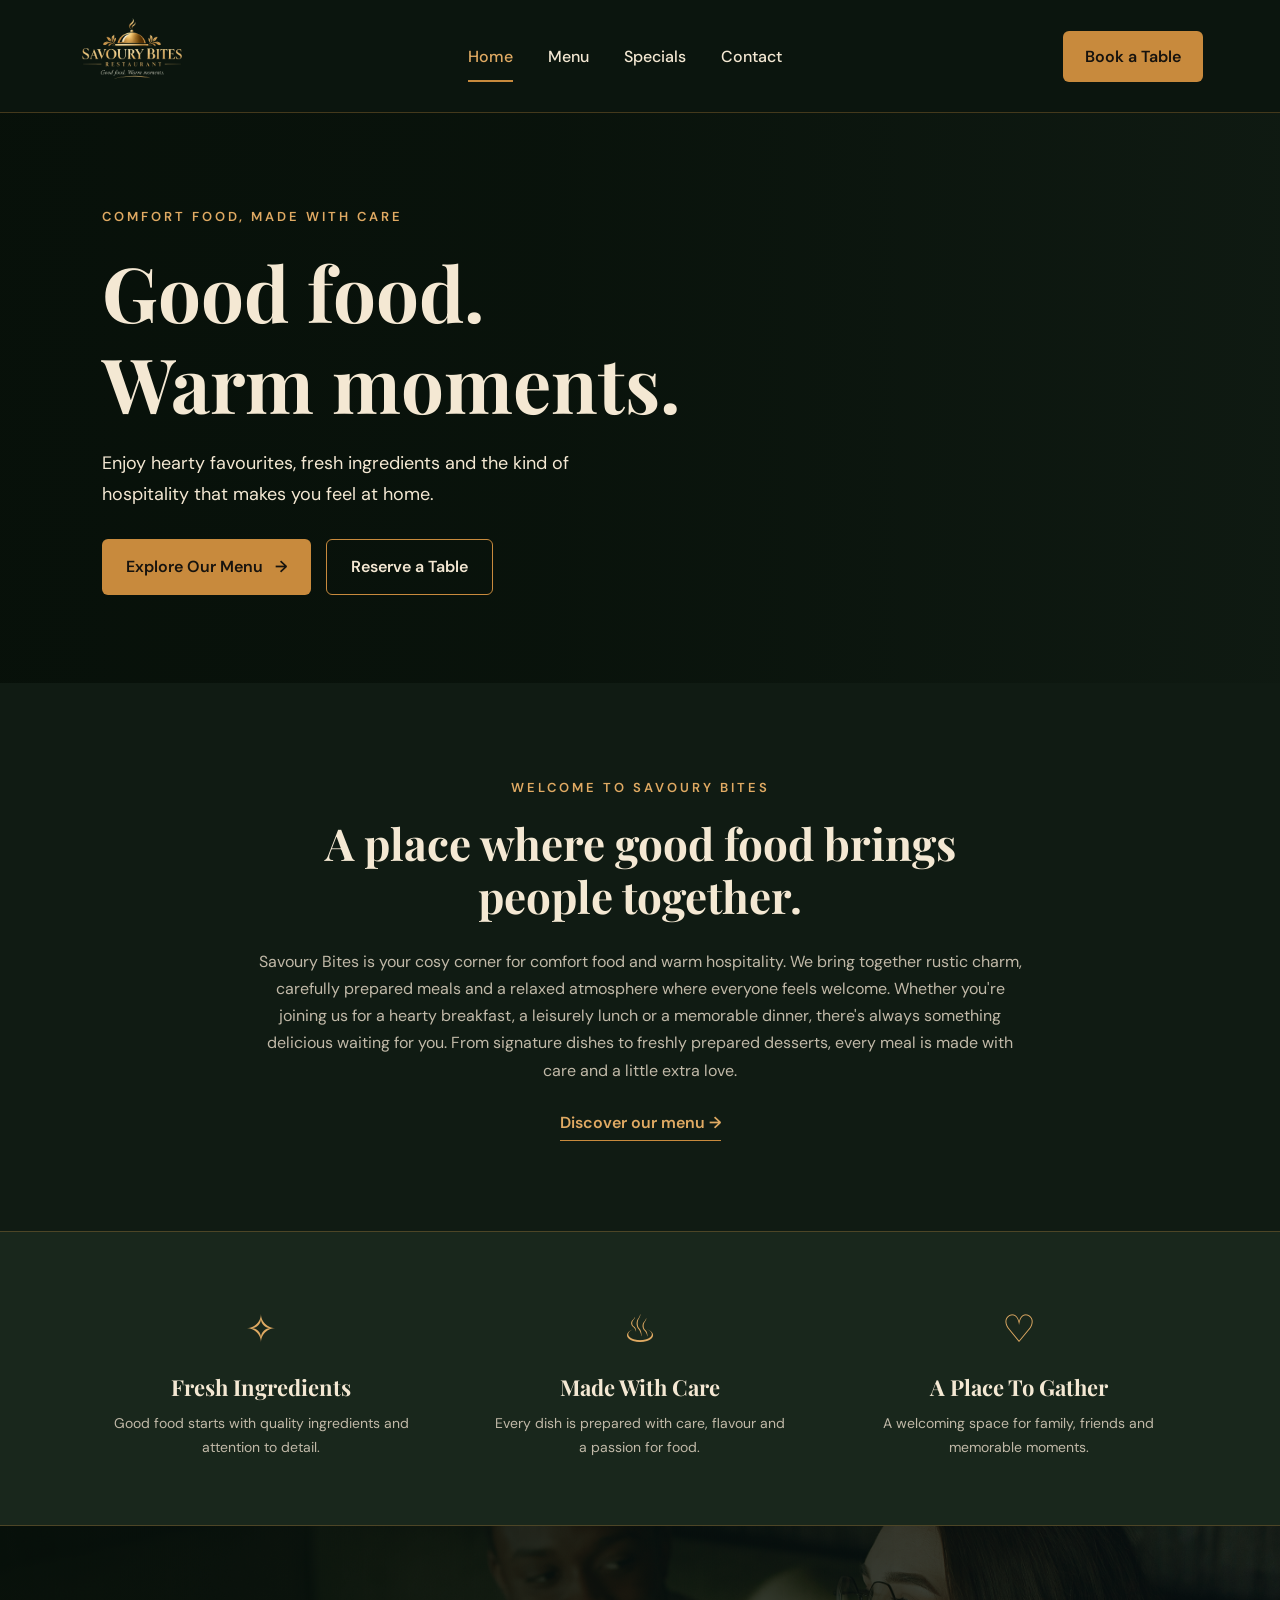
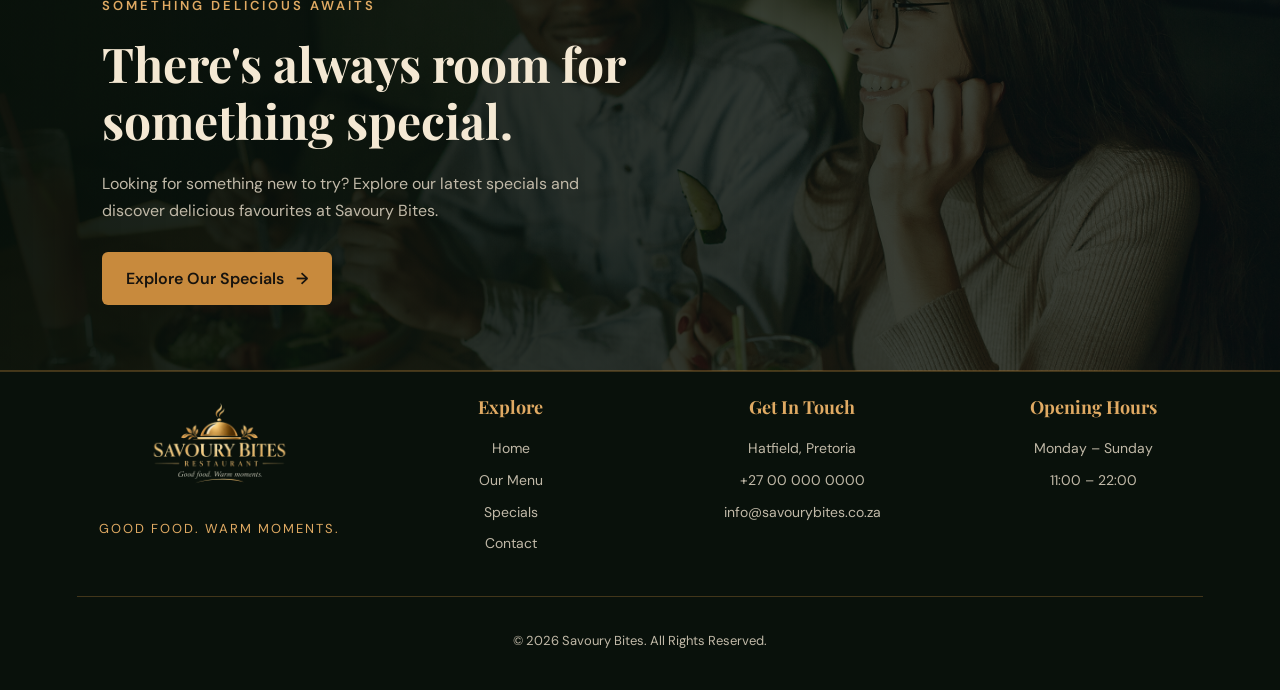
==== commit 470407a4: "Made changes to the contact page with styles and functions and added popup after submission with som" ====
--- a/index.html
+++ b/index.html
@@ -20,7 +20,7 @@
     <header>
         <nav>
             <a href="index.html" class="logo">
-                <img src="images/Savoury bites logo.png" alt="Savoury Bites Restaurant">
+                <img src="images/Savoury Bites Restaurant Logo.png" alt="Savoury Bites Restaurant">
             </a>
 
             <div class="nav-links">
@@ -138,7 +138,7 @@
         <div class="footer-content">
 
             <div class="footer-brand">
-                <img src="images/Savoury bites logo.png" alt="Savoury Bites">
+                <img src="images/Savoury Bites Restaurant Logo.png" alt="Savoury Bites">
                 <p>Good food. Warm moments.</p>
             </div>
 
--- a/css/style.css
+++ b/css/style.css
@@ -764,12 +764,120 @@
 
 .contact-details {
     display: flex;
+    flex-direction: column;
     flex-wrap: wrap;
     justify-content: center;
-    gap: 40px;
+    gap: 5px;
     padding: 20px 20px 70px;
     text-align: center;
     color: var(--text-muted);
+}
+
+/* For the popup overlay */
+
+.popup-overlay {
+    position: fixed;
+    top: 0;
+    left: 0;
+    width: 100%;
+    height: 100%;
+
+    background: rgba(0,0,0,0.65);
+    display: flex;
+    justify-content: center;
+    align-items: center;
+    opacity: 0;
+    visibility: hidden;
+    transition: opacity 0.4s ease, visibility 0.4s ease;
+    z-index: 999;
+}
+
+/* For showing the popup */
+.popup-overlay.active {
+    opacity: 1;
+    visibility: visible;
+}
+
+.popup-box {
+    position: relative;
+    background: #FFFFFF;
+    width: 90%;
+    max-width: 420px;
+    padding: 40px 20px;
+    border-radius: 15px;
+    text-align: center;
+    transform: translateY(20px);
+    transition: transform 0.4s ease;
+}
+
+/* Animation of the popup */
+
+.popup-overlay.active .popup-box {
+    transform: translateY(0);
+}
+
+/* X Button */
+.popup-x {
+    position: absolute;
+    top: 12px;
+    right: 16px;
+
+    background: none;
+    border: none;
+
+    font-size: 28px;
+    color: #777;
+
+    cursor: pointer;
+}
+
+/* The Icon for success */
+
+.popup-icon {
+    width: 65px;
+    height: 65px;
+
+    background: #e3f8e8;
+    color: #28a745;
+    border-radius: 50%;
+    display: flex;
+    justify-content: center;
+    align-items: center;
+    font-size: 35px;
+    margin: 0 auto 20px;
+}
+
+/* Heading */
+.popup-box h2 {
+    color: #222;
+    margin-bottom: 12px;
+}
+
+/* Description */
+.popup-box p {
+    color: #666;
+    line-height: 1.6;
+    margin-bottom: 25px;
+}
+
+/* Close Button */
+.popup-close {
+    background: #198754;
+    color: white;
+
+    border: none;
+    border-radius: 8px;
+
+    padding: 12px 30px;
+
+    font-size: 15px;
+    cursor: pointer;
+
+    transition: background 0.3s ease;
+}
+
+.popup-close:hover {
+    background: #146c43;
 }
 
 /* Responsive design */
